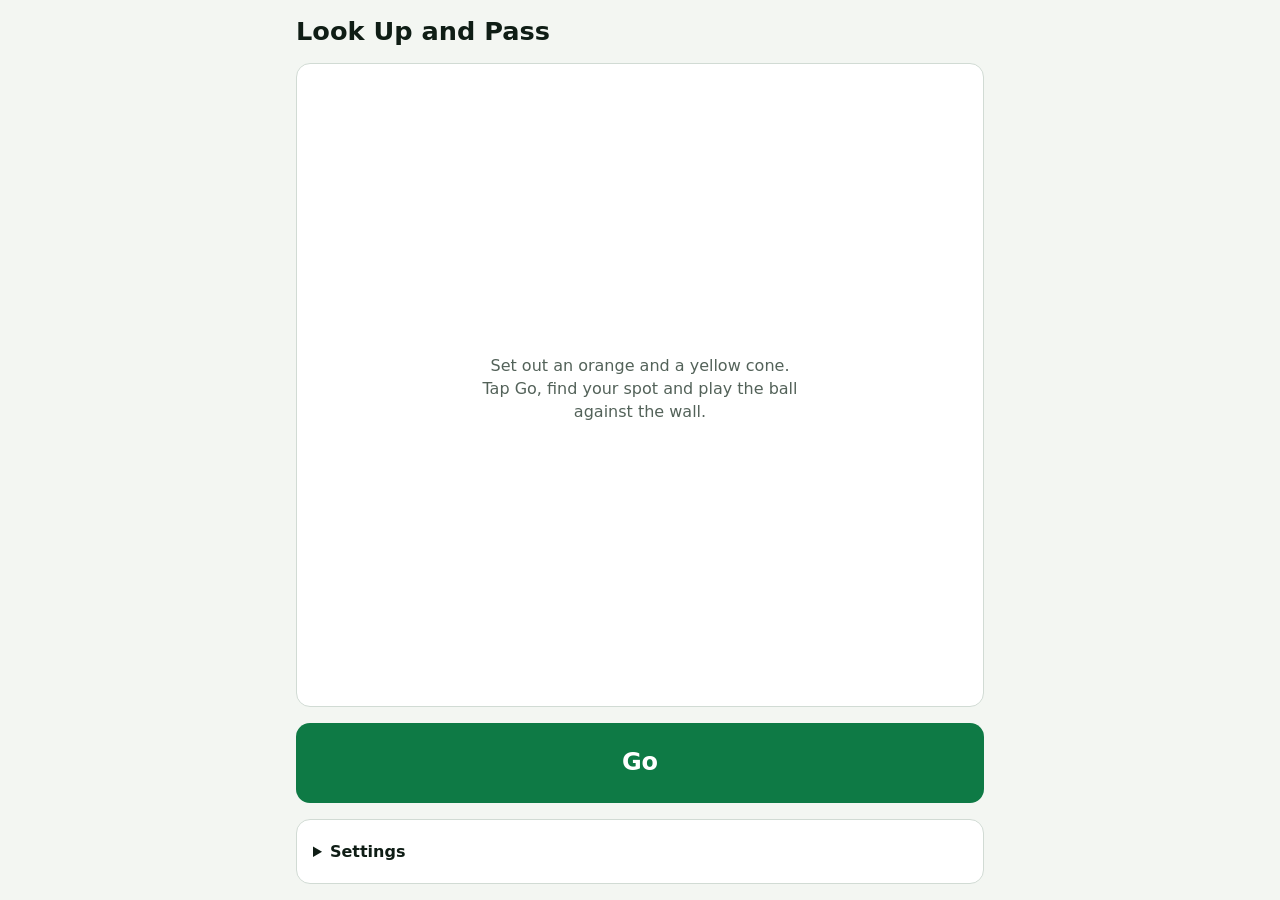
==== apps/look-up-and-pass.html @ 5e73797b "Add soccer training apps: Look Up and Pass, Sound check Single-file, offline HTML apps for classroom" ====
<!doctype html>
<html lang="en">
<head>
<meta charset="utf-8">
<meta name="viewport" content="width=device-width, initial-scale=1, viewport-fit=cover">
<meta name="description" content="Receive under pressure, take a touch in the called direction, then pass to the called cone.">
<meta name="theme-color" content="#0e7a45">
<meta name="apple-mobile-web-app-capable" content="yes">
<meta name="mobile-web-app-capable" content="yes">
<title>Look Up and Pass</title>
<link rel="icon" href="data:image/svg+xml,%3Csvg xmlns='http://www.w3.org/2000/svg' viewBox='0 0 100 100'%3E%3Ctext y='.9em' font-size='90'%3E%E2%9A%BD%3C/text%3E%3C/svg%3E">
<style>
/* SHARED:base.css BEGIN — generated from shared/base.css; edit that file, then run node scripts/sync-shared.mjs */
/* Shared look for every app: tokens, layout, buttons, form controls, live-session screen.
   App-specific styles go in a second <style> block after this one. */
:root {
  color-scheme: light dark;
  --bg: #f3f6f2;
  --surface: #ffffff;
  --surface-2: #e7eee9;
  --text: #0f1d15;
  --muted: #536259;
  --line: #d1dbd4;
  --accent: #0e7a45;
  --accent-ink: #ffffff;
  --danger: #b3261e;
  --danger-ink: #ffffff;
  --radius: 14px;
  --gutter: 16px;
  font-family: system-ui, -apple-system, "Segoe UI", Roboto, "Helvetica Neue", sans-serif;
}
@media (prefers-color-scheme: dark) {
  :root {
    --bg: #0b110e;
    --surface: #151e19;
    --surface-2: #1e2a23;
    --text: #ecf3ee;
    --muted: #98a79e;
    --line: #2b3731;
    --accent: #3cc77f;
    --accent-ink: #03140a;
    --danger: #ff7a6e;
    --danger-ink: #1c0504;
  }
}

*, *::before, *::after { box-sizing: border-box; }
html { -webkit-text-size-adjust: 100%; text-size-adjust: 100%; }
body {
  margin: 0;
  min-height: 100vh;
  min-height: 100dvh;
  background: var(--bg);
  color: var(--text);
  font-size: 16px; /* never smaller on inputs, or iOS zooms on focus */
  line-height: 1.45;
  -webkit-tap-highlight-color: transparent;
  padding: env(safe-area-inset-top) env(safe-area-inset-right) env(safe-area-inset-bottom) env(safe-area-inset-left);
}
[hidden] { display: none !important; }

.wrap { width: 100%; max-width: 640px; margin: 0 auto; padding: var(--gutter); }
h1 { font-size: 1.6rem; line-height: 1.2; margin: 8px 0 12px; }
h2 { font-size: 1.1rem; line-height: 1.3; margin: 0 0 12px; }
p { margin: 0 0 12px; }
a { color: var(--accent); }
.muted { color: var(--muted); }
.card {
  background: var(--surface);
  border: 1px solid var(--line);
  border-radius: var(--radius);
  padding: var(--gutter);
  margin-bottom: var(--gutter);
}
.stack > * { margin-top: 0; margin-bottom: 0; }
.stack > * + * { margin-top: 12px; }
.row { display: flex; flex-wrap: wrap; gap: 8px; }
.row > * { flex: 1 1 0; min-width: 0; }

button, .button {
  display: inline-flex;
  align-items: center;
  justify-content: center;
  gap: 8px;
  min-height: 52px;
  padding: 0 12px;
  font: inherit;
  font-weight: 700;
  text-decoration: none;
  color: var(--text);
  background: var(--surface-2);
  border: 1px solid var(--line);
  border-radius: var(--radius);
  cursor: pointer;
  touch-action: manipulation;
  -webkit-user-select: none;
  user-select: none;
}
button:active, .button:active { transform: scale(0.98); }
button:disabled { opacity: 0.5; cursor: default; }
:focus-visible { outline: 3px solid var(--accent); outline-offset: 2px; }
.primary { background: var(--accent); color: var(--accent-ink); border-color: transparent; }
.danger { background: var(--danger); color: var(--danger-ink); border-color: transparent; }
.big { width: 100%; min-height: 80px; font-size: 1.5rem; }

label { display: block; font-weight: 600; margin-bottom: 6px; }
input, select {
  width: 100%;
  min-height: 48px;
  padding: 0 12px;
  font: inherit;
  color: var(--text);
  background: var(--surface);
  border: 1px solid var(--line);
  border-radius: 10px;
}
input[type="range"] { min-height: 36px; padding: 0; border: 0; background: none; accent-color: var(--accent); }
input[type="checkbox"], input[type="radio"] { width: 22px; min-height: 22px; accent-color: var(--accent); }

/* Live-session screen: full height, one huge cue in the middle, Stop at the bottom. */
.session {
  display: flex;
  flex-direction: column;
  gap: var(--gutter);
  min-height: calc(100vh - env(safe-area-inset-top) - env(safe-area-inset-bottom));
  min-height: calc(100dvh - env(safe-area-inset-top) - env(safe-area-inset-bottom));
  padding: var(--gutter);
}
.cue-area { flex: 1; display: grid; place-items: center; }
.cue {
  font-size: clamp(3.5rem, 22vw, 10rem);
  font-weight: 800;
  line-height: 1;
  text-align: center;
  overflow-wrap: anywhere;
}
/* SHARED:base.css END */
</style>
<style>
.session { max-width: 720px; margin: 0 auto; }
.top { display: flex; align-items: baseline; justify-content: space-between; gap: 12px; }
.top h1 { margin: 0; }

.panel {
  flex: 1;
  display: flex;
  flex-direction: column;
  align-items: center;
  justify-content: center;
  gap: 8px;
  padding: var(--gutter);
  text-align: center;
  background: var(--surface);
  border: 1px solid var(--line);
  border-radius: var(--radius);
  transition: background-color 0.15s;
}
.arrow { font-size: clamp(4rem, 30vw, 11rem); font-weight: 800; line-height: 1; }
.word, .target { font-size: clamp(2.5rem, 14vw, 6rem); font-weight: 800; line-height: 1.05; }
.arrow:empty, .word:empty, .target:empty { display: none; }
.status { margin: 8px 0 0; color: var(--muted); max-width: 32ch; }
.panel[data-state="wait"] .word { color: var(--muted); }

/* Cone colours: the whole panel turns the colour of the target cone (--cone is set from COLORS). */
.panel[data-color] { background: var(--cone); color: var(--cone-ink); border-color: transparent; }
.panel[data-color] .status { color: inherit; opacity: 0.75; }

.settings { margin: 0; }
.settings summary { font-weight: 700; cursor: pointer; padding: 4px 0; }
.settings[open] summary { margin-bottom: 12px; }
.settings h2 { font-size: 1rem; margin-bottom: 0; }
.settings h2:not(:first-child) { margin-top: 24px; }

.setting { display: grid; grid-template-columns: 1fr auto; align-items: center; gap: 12px; }
.stepper { display: flex; align-items: center; gap: 4px; }
.stepper button { width: 52px; padding: 0; font-size: 1.5rem; }
.stepper output { min-width: 3.5ch; text-align: center; font-size: 1.25rem; font-weight: 800; font-variant-numeric: tabular-nums; }

.chips { display: grid; grid-template-columns: repeat(auto-fill, minmax(100px, 1fr)); gap: 8px; }
.chip { justify-content: flex-start; }
.chip .swatch {
  display: grid;
  place-items: center;
  flex: none;
  width: 20px;
  height: 20px;
  border-radius: 50%;
  background: var(--cone);
  box-shadow: inset 0 0 0 1px rgb(0 0 0 / 0.2);
}
.chip[aria-pressed="true"] { background: var(--cone); color: var(--cone-ink); border-color: transparent; }
.chip[aria-pressed="true"] .swatch { background: none; box-shadow: none; }
.chip[aria-pressed="true"] .swatch::before { content: "✓"; font-weight: 800; }
</style>
</head>
<body>

<main class="session">
  <header class="top">
    <h1>Look Up and Pass</h1>
    <span id="reps" class="muted"></span>
  </header>

  <div id="panel" class="panel" aria-live="assertive">
    <div id="arrow" class="arrow" aria-hidden="true"></div>
    <div id="word" class="word"></div>
    <div id="target" class="target"></div>
    <p id="status" class="status"></p>
  </div>

  <p id="lockNote" class="muted" hidden>This browser can't keep the screen on. Set Auto-Lock to Never, or the calls stop when the screen locks.</p>
  <button id="go" class="primary big">Go</button>

  <details class="card settings">
    <summary>Settings</summary>
    <div class="stack">
      <h2>Timing</h2>
      <div class="setting">
        <span id="directionAfterLabel">Direction call after Go</span>
        <div class="stepper" role="group" aria-labelledby="directionAfterLabel" data-key="directionAfter">
          <button type="button" aria-label="One second less">−</button>
          <output></output>
          <button type="button" aria-label="One second more">+</button>
        </div>
      </div>
      <div class="setting">
        <span id="targetAfterLabel">Cone call after direction</span>
        <div class="stepper" role="group" aria-labelledby="targetAfterLabel" data-key="targetAfter">
          <button type="button" aria-label="One second less">−</button>
          <output></output>
          <button type="button" aria-label="One second more">+</button>
        </div>
      </div>

      <h2>Stations</h2>
      <p class="muted">Pick 2 to 4 cone colours, one cone for each.</p>
      <div id="colors" class="chips" role="group" aria-label="Station colours"></div>
    </div>
  </details>
</main>

<script>
/* SHARED:kit.js BEGIN — generated from shared/kit.js; edit that file, then run node scripts/sync-shared.mjs */
/* Soccer Training Kit: small helpers shared by every app, exposed as window.Kit.
   Audio cues (beep, speak), screen wake lock, abortable timing, randomness and
   localStorage preferences. Built for iPhone Safari first; no network, works from file://. */
(function () {
  'use strict';

  // ---- Preferences (localStorage, namespaced, never throws) -----------------
  const PREFIX = 'stk:';
  const store = {
    get(key, fallback) {
      try {
        const raw = localStorage.getItem(PREFIX + key);
        return raw === null ? fallback : JSON.parse(raw);
      } catch (e) { return fallback; }
    },
    set(key, value) {
      try { localStorage.setItem(PREFIX + key, JSON.stringify(value)); } catch (e) { /* private mode, file:// quirks */ }
    },
  };

  // ---- Audio ----------------------------------------------------------------
  let ctx = null;
  let speechPrimed = false;

  function audio() {
    if (!ctx) ctx = new (window.AudioContext || window.webkitAudioContext)();
    // iOS suspends or "interrupts" the context after calls and app switches.
    if (ctx.state !== 'running') ctx.resume().catch(() => {});
    return ctx;
  }

  // Call inside a tap/click handler before the first cue: iOS won't start audio
  // or speech any other way. Safe to call repeatedly.
  function unlock() {
    // iOS 17+: behave like a media app so the ring/silent switch doesn't mute cues.
    try { if (navigator.audioSession) navigator.audioSession.type = 'playback'; } catch (e) {}
    const c = audio();
    const src = c.createBufferSource(); // a silent sample wakes the output route
    src.buffer = c.createBuffer(1, 1, 22050);
    src.connect(c.destination);
    src.start(0);
    if (!speechPrimed && 'speechSynthesis' in window) {
      const u = new SpeechSynthesisUtterance(' ');
      u.volume = 0;
      speechSynthesis.speak(u);
      speechPrimed = true;
    }
  }

  // A short tone. Square waves carry best through phone speakers outdoors.
  // `delay` (ms) schedules on the audio clock, so patterns stay tight.
  function beep({ freq = 1000, ms = 150, volume = 0.5, type = 'square', delay = 0 } = {}) {
    const c = audio();
    const start = c.currentTime + delay / 1000;
    const end = start + ms / 1000;
    const osc = c.createOscillator();
    const gain = c.createGain();
    osc.type = type;
    osc.frequency.value = freq;
    gain.gain.setValueAtTime(0, start); // soft edges avoid clicks
    gain.gain.linearRampToValueAtTime(volume, start + 0.008);
    gain.gain.setValueAtTime(volume, Math.max(start + 0.008, end - 0.02));
    gain.gain.linearRampToValueAtTime(0, end);
    osc.connect(gain);
    gain.connect(c.destination);
    osc.start(start);
    osc.stop(end + 0.05);
  }

  // n beeps in a row, e.g. beeps(3) for "go, go, go".
  function beeps(n, { gap = 100, ms = 150, delay = 0, ...opts } = {}) {
    for (let i = 0; i < n; i++) beep({ ...opts, ms, delay: delay + i * (ms + gap) });
  }

  // ---- Speech ---------------------------------------------------------------
  // Voice and speed are chosen in Sound check and shared by every app on the same origin.
  const speech = { voice: store.get('voice', null), rate: store.get('rate', 1.1) };

  function voices() {
    return 'speechSynthesis' in window ? speechSynthesis.getVoices() : [];
  }

  function setVoice(name) { speech.voice = name || null; store.set('voice', speech.voice); }
  function setRate(rate) { speech.rate = rate; store.set('rate', rate); }

  // Speak a cue, cutting off anything still being said. Resolves when done, or
  // after a timeout because iOS sometimes never fires `end`.
  function speak(text, { rate = speech.rate, pitch = 1, volume = 1, interrupt = true } = {}) {
    if (!('speechSynthesis' in window)) return Promise.resolve();
    if (interrupt && (speechSynthesis.speaking || speechSynthesis.pending)) speechSynthesis.cancel();
    const u = new SpeechSynthesisUtterance(text);
    u.rate = rate;
    u.pitch = pitch;
    u.volume = volume;
    const v = speech.voice && voices().find((x) => x.name === speech.voice);
    if (v) { u.voice = v; u.lang = v.lang; }
    return new Promise((resolve) => {
      const timer = setTimeout(resolve, 1500 + text.length * 150);
      u.onend = u.onerror = () => { clearTimeout(timer); resolve(); };
      speechSynthesis.speak(u);
    });
  }

  function hush() {
    if ('speechSynthesis' in window) speechSynthesis.cancel();
  }

  // ---- Screen wake lock -----------------------------------------------------
  let lock = null;
  let wantAwake = false;

  // Keep the screen on during a live session: page JS stops when the phone locks.
  // Resolves false when unavailable, so the app can tell the user to raise Auto-Lock.
  async function keepAwake(on = true) {
    wantAwake = on;
    if (!on) {
      if (lock) { lock.release().catch(() => {}); lock = null; }
      return false;
    }
    if (!('wakeLock' in navigator)) return false;
    if (lock && !lock.released) return true;
    try {
      lock = await navigator.wakeLock.request('screen');
      return true;
    } catch (e) { return false; }
  }

  // The browser drops the lock, and may suspend audio, whenever the page is hidden.
  document.addEventListener('visibilitychange', () => {
    if (document.visibilityState !== 'visible') return;
    if (wantAwake) keepAwake(true);
    if (ctx && ctx.state !== 'running') ctx.resume().catch(() => {});
  });

  // ---- Timing ---------------------------------------------------------------
  const isAbort = (e) => !!e && e.name === 'AbortError';

  // Wait `ms`; rejects with AbortError as soon as `signal` aborts.
  function sleep(ms, signal) {
    return new Promise((resolve, reject) => {
      let timer;
      const abort = () => { clearTimeout(timer); reject(new DOMException('Stopped', 'AbortError')); };
      if (signal && signal.aborted) return abort();
      timer = setTimeout(() => {
        if (signal) signal.removeEventListener('abort', abort);
        resolve();
      }, ms);
      if (signal) signal.addEventListener('abort', abort, { once: true });
    });
  }

  // Run an async drill(signal) until it returns or stop() is called.
  // `done` always resolves, so the UI can return to setup after either.
  function run(drill) {
    const ctrl = new AbortController();
    const done = drill(ctrl.signal).catch((e) => { if (!isAbort(e)) console.error(e); });
    return { stop() { ctrl.abort(); hush(); }, done };
  }

  // ---- Randomness -----------------------------------------------------------
  const rand = (min, max) => min + Math.random() * (max - min);
  const randInt = (min, max) => Math.floor(rand(min, max + 1));
  const pick = (list) => list[Math.floor(Math.random() * list.length)];

  function shuffle(list) {
    const a = list.slice();
    for (let i = a.length - 1; i > 0; i--) {
      const j = Math.floor(Math.random() * (i + 1));
      [a[i], a[j]] = [a[j], a[i]];
    }
    return a;
  }

  // ---- Environment ----------------------------------------------------------
  function support() {
    const ios = /iPhone|iPad|iPod/.test(navigator.userAgent) ||
      (navigator.platform === 'MacIntel' && navigator.maxTouchPoints > 1);
    return {
      ios,
      webAudio: !!(window.AudioContext || window.webkitAudioContext),
      speech: 'speechSynthesis' in window,
      wakeLock: 'wakeLock' in navigator,
      silentSwitchOverride: 'audioSession' in navigator,
      standalone: matchMedia('(display-mode: standalone)').matches || navigator.standalone === true,
      fromFile: location.protocol === 'file:',
    };
  }

  window.Kit = {
    unlock, beep, beeps,
    speak, hush, voices, setVoice, setRate, speech,
    keepAwake,
    sleep, run, isAbort,
    rand, randInt, pick, shuffle,
    store, support,
  };
})();
/* SHARED:kit.js END */
</script>
<script>
// ---- Look Up and Pass ---------------------------------------------------------
// Go → wait → call a direction (the first touch, as if under pressure) → wait →
// call a cone colour (the pass target) → stop until Go is tapped again.
const $ = (sel) => document.querySelector(sel);
const STORE_KEY = 'look-up-and-pass';
const DIRECTIONS = [
  { word: 'Left', arrow: '←' },
  { word: 'Right', arrow: '→' },
  { word: 'Back', arrow: '↓' },
  { word: 'Forward', arrow: '↑' },
];
// Cone colours a station can use; `ink` is the text colour on top of that cone colour.
const COLORS = {
  red: { name: 'Red', bg: '#e0352b', ink: '#ffffff' },
  orange: { name: 'Orange', bg: '#ff8a1f', ink: '#1f1300' },
  yellow: { name: 'Yellow', bg: '#ffd60a', ink: '#1f1a00' },
  green: { name: 'Green', bg: '#1f9443', ink: '#ffffff' },
  blue: { name: 'Blue', bg: '#1d63d6', ink: '#ffffff' },
};
const STATIONS = { min: 2, max: 4 };
const TIMINGS = { directionAfter: { min: 1, max: 30 }, targetAfter: { min: 1, max: 15 } };
const DEFAULTS = { directionAfter: 7, targetAfter: 3, colors: ['orange', 'yellow'] };

const prefs = loadPrefs();
const panel = $('#panel');
const go = $('#go');
const chips = $('#colors');
let rep = null; // the rep in progress, from Kit.run
let startedAt = 0;
let reps = 0;

// Timing steppers: each tap moves one second.
for (const stepper of document.querySelectorAll('.stepper')) {
  const key = stepper.dataset.key;
  const { min, max } = TIMINGS[key];
  const [less, more] = stepper.querySelectorAll('button');
  const show = () => {
    stepper.querySelector('output').textContent = `${prefs[key]}s`;
    less.disabled = prefs[key] <= min;
    more.disabled = prefs[key] >= max;
  };
  const change = (by) => {
    prefs[key] = Math.min(max, Math.max(min, prefs[key] + by));
    savePrefs();
    show();
  };
  less.addEventListener('click', () => change(-1));
  more.addEventListener('click', () => change(1));
  show();
}

// Station colour chips: tap to add or remove a colour.
for (const [id, color] of Object.entries(COLORS)) {
  const chip = document.createElement('button');
  chip.type = 'button';
  chip.className = 'chip';
  chip.dataset.color = id;
  chip.style.setProperty('--cone', color.bg);
  chip.style.setProperty('--cone-ink', color.ink);
  chip.innerHTML = '<span class="swatch" aria-hidden="true"></span>';
  chip.append(color.name);
  chip.addEventListener('click', () => toggleColor(id));
  chips.append(chip);
}

render({ state: 'idle', status: idleText() });
showColors();

function loadPrefs() {
  const p = { ...DEFAULTS, ...Kit.store.get(STORE_KEY, {}) };
  for (const [key, { min, max }] of Object.entries(TIMINGS)) {
    p[key] = Number.isInteger(p[key]) ? Math.min(max, Math.max(min, p[key])) : DEFAULTS[key];
  }
  const colors = Array.isArray(p.colors) ? Object.keys(COLORS).filter((id) => p.colors.includes(id)) : [];
  p.colors = colors.length >= STATIONS.min && colors.length <= STATIONS.max ? colors : DEFAULTS.colors;
  return p;
}

function savePrefs() { Kit.store.set(STORE_KEY, prefs); }

function toggleColor(id) {
  const on = prefs.colors.includes(id);
  if (on ? prefs.colors.length <= STATIONS.min : prefs.colors.length >= STATIONS.max) return;
  // Keep the palette order so the list always reads the same way.
  prefs.colors = Object.keys(COLORS).filter((c) => (c === id ? !on : prefs.colors.includes(c)));
  savePrefs();
  showColors();
}

function showColors() {
  for (const chip of chips.children) {
    const on = prefs.colors.includes(chip.dataset.color);
    chip.setAttribute('aria-pressed', String(on));
    chip.disabled = !on && prefs.colors.length >= STATIONS.max;
  }
  if (panel.dataset.state === 'idle') render({ state: 'idle', status: idleText() });
}

// "Set out an orange and a yellow cone." / "Set out a red, an orange and a blue cone."
function idleText() {
  const names = prefs.colors.map((id) => `${id === 'orange' ? 'an' : 'a'} ${id}`);
  const list = `${names.slice(0, -1).join(', ')} and ${names[names.length - 1]}`;
  return `Set out ${list} cone. Tap Go, find your spot and play the ball against the wall.`;
}

go.addEventListener('click', () => {
  if (rep) {
    // Ignore the second half of an accidental double-tap on Go.
    if (performance.now() - startedAt > 600) rep.stop();
    return;
  }
  Kit.unlock(); // must run inside the tap on iOS
  // The screen stays on from the first Go until the page is closed, so it doesn't lock between reps.
  Kit.keepAwake().then((ok) => { $('#lockNote').hidden = ok; });
  startedAt = performance.now();
  setRunning(true);
  rep = Kit.run(playRep);
  rep.done.then(endRep);
});

async function playRep(signal) {
  Kit.beep({ freq: 660, ms: 80, volume: 0.3 }); // quiet tick: Go registered
  for (let s = prefs.directionAfter; s > 0; s--) {
    render({ state: 'wait', word: String(s), status: 'Play the ball against the wall.' });
    await Kit.sleep(1000, signal);
  }

  const dir = Kit.pick(DIRECTIONS);
  render({ state: 'direction', arrow: dir.arrow, word: dir.word, status: 'Take your touch…' });
  Kit.beep({ freq: 1200, ms: 100 }); // beep first: speech can lag a beat
  Kit.speak(dir.word);
  await Kit.sleep(prefs.targetAfter * 1000, signal);

  const target = COLORS[Kit.pick(prefs.colors)];
  render({ state: 'done', arrow: dir.arrow, word: dir.word, target, status: 'Tap Go for the next rep.' });
  Kit.beep({ freq: 1500, ms: 100 });
  Kit.speak(target.name);
  reps += 1;
  $('#reps').textContent = `${reps} rep${reps === 1 ? '' : 's'}`;
}

function endRep() {
  rep = null;
  setRunning(false);
  if (panel.dataset.state !== 'done') render({ state: 'idle', status: 'Stopped. Tap Go to start again.' });
}

function setRunning(running) {
  go.textContent = running ? 'Stop' : 'Go';
  go.classList.toggle('primary', !running);
  go.classList.toggle('danger', running);
}

// `target` is an entry from COLORS, or null before the cone is called.
function render({ state, arrow = '', word = '', target = null, status = '' }) {
  panel.dataset.state = state;
  if (target) {
    panel.dataset.color = target.name.toLowerCase();
    panel.style.setProperty('--cone', target.bg);
    panel.style.setProperty('--cone-ink', target.ink);
  } else {
    delete panel.dataset.color;
  }
  $('#arrow').textContent = arrow;
  $('#word').textContent = word;
  $('#target').textContent = target ? target.name : '';
  $('#status').textContent = status;
}
</script>
</body>
</html>
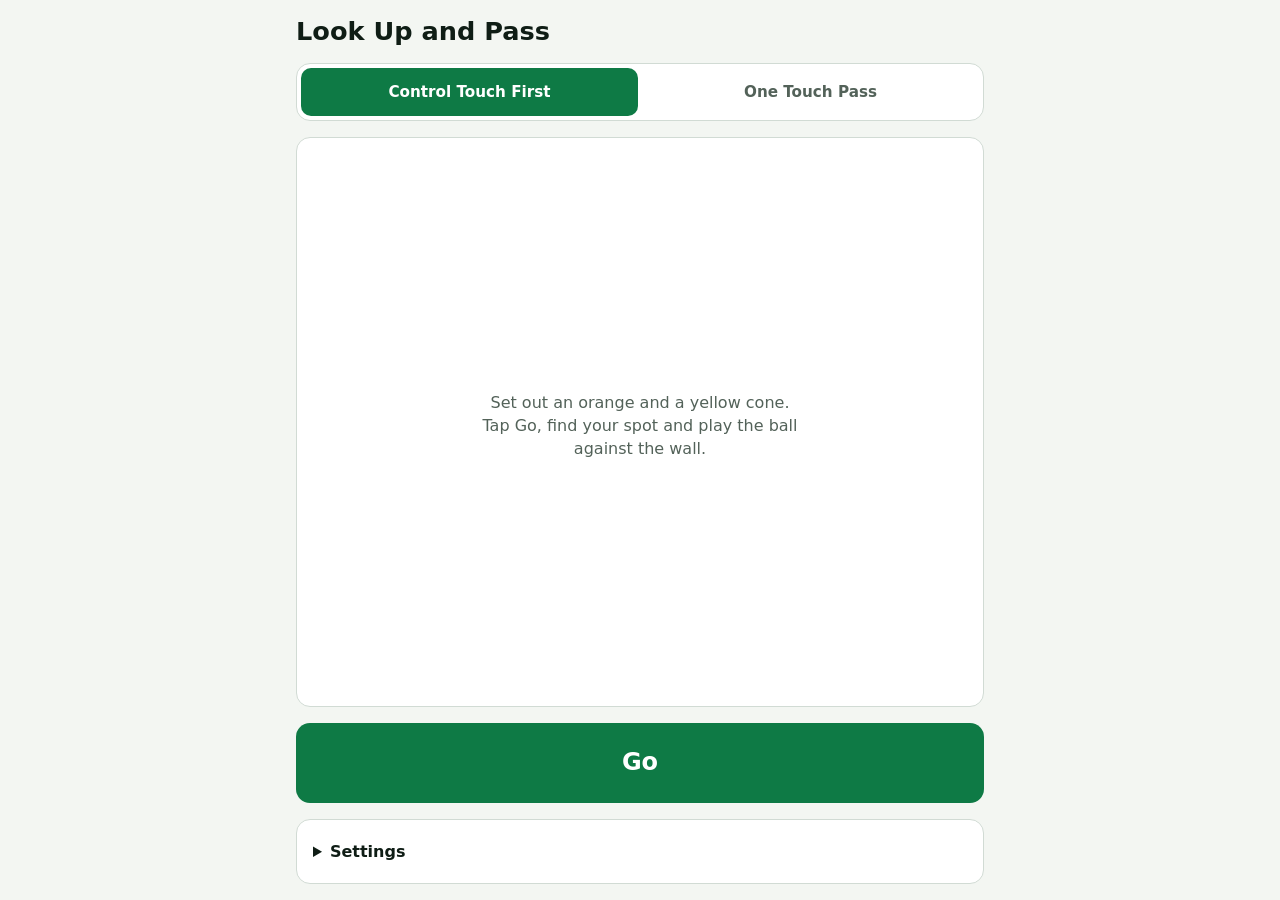
==== commit 3799f1ce: "One-touch mode" ====
--- a/apps/look-up-and-pass.html
+++ b/apps/look-up-and-pass.html
@@ -3,7 +3,7 @@
 <head>
 <meta charset="utf-8">
 <meta name="viewport" content="width=device-width, initial-scale=1, viewport-fit=cover">
-<meta name="description" content="Receive under pressure, take a touch in the called direction, then pass to the called cone.">
+<meta name="description" content="Pass to the cone that's called: take a control touch in the called direction first, or play it one touch.">
 <meta name="theme-color" content="#0e7a45">
 <meta name="apple-mobile-web-app-capable" content="yes">
 <meta name="mobile-web-app-capable" content="yes">
@@ -141,6 +141,28 @@
 .top { display: flex; align-items: baseline; justify-content: space-between; gap: 12px; }
 .top h1 { margin: 0; }
 
+/* Mode tabs */
+.tabs {
+  display: grid;
+  grid-template-columns: 1fr 1fr;
+  gap: 4px;
+  padding: 4px;
+  background: var(--surface);
+  border: 1px solid var(--line);
+  border-radius: var(--radius);
+}
+.tabs [role="tab"] {
+  min-height: 48px;
+  padding: 4px 8px;
+  font-size: 0.95rem;
+  line-height: 1.2;
+  color: var(--muted);
+  background: transparent;
+  border: 0;
+  border-radius: 10px;
+}
+.tabs [aria-selected="true"] { color: var(--accent-ink); background: var(--accent); }
+
 .panel {
   flex: 1;
   display: flex;
@@ -201,6 +223,11 @@
     <span id="reps" class="muted"></span>
   </header>
 
+  <div class="tabs" role="tablist" aria-label="Mode">
+    <button type="button" role="tab" data-mode="control">Control Touch First</button>
+    <button type="button" role="tab" data-mode="oneTouch">One Touch Pass</button>
+  </div>
+
   <div id="panel" class="panel" aria-live="assertive">
     <div id="arrow" class="arrow" aria-hidden="true"></div>
     <div id="word" class="word"></div>
@@ -215,7 +242,7 @@
     <summary>Settings</summary>
     <div class="stack">
       <h2>Timing</h2>
-      <div class="setting">
+      <div class="setting" data-for="control">
         <span id="directionAfterLabel">Direction call after Go</span>
         <div class="stepper" role="group" aria-labelledby="directionAfterLabel" data-key="directionAfter">
           <button type="button" aria-label="One second less">−</button>
@@ -223,9 +250,17 @@
           <button type="button" aria-label="One second more">+</button>
         </div>
       </div>
-      <div class="setting">
+      <div class="setting" data-for="control">
         <span id="targetAfterLabel">Cone call after direction</span>
         <div class="stepper" role="group" aria-labelledby="targetAfterLabel" data-key="targetAfter">
+          <button type="button" aria-label="One second less">−</button>
+          <output></output>
+          <button type="button" aria-label="One second more">+</button>
+        </div>
+      </div>
+      <div class="setting" data-for="oneTouch">
+        <span id="oneTouchAfterLabel">Cone call after Go</span>
+        <div class="stepper" role="group" aria-labelledby="oneTouchAfterLabel" data-key="oneTouchAfter">
           <button type="button" aria-label="One second less">−</button>
           <output></output>
           <button type="button" aria-label="One second more">+</button>
@@ -442,8 +477,11 @@
 </script>
 <script>
 // ---- Look Up and Pass ---------------------------------------------------------
-// Go → wait → call a direction (the first touch, as if under pressure) → wait →
-// call a cone colour (the pass target) → stop until Go is tapped again.
+// Two modes, chosen with the tabs. Both stop after the cone call until Go is tapped again.
+//   Control Touch First: Go → wait → call a direction for the first touch (as if under
+//     pressure) → wait → call a cone colour (the pass target).
+//   One Touch Pass: Go → wait → call a cone colour as the ball comes back off the wall,
+//     to be passed first time.
 const $ = (sel) => document.querySelector(sel);
 const STORE_KEY = 'look-up-and-pass';
 const DIRECTIONS = [
@@ -461,13 +499,19 @@
   blue: { name: 'Blue', bg: '#1d63d6', ink: '#ffffff' },
 };
 const STATIONS = { min: 2, max: 4 };
-const TIMINGS = { directionAfter: { min: 1, max: 30 }, targetAfter: { min: 1, max: 15 } };
-const DEFAULTS = { directionAfter: 7, targetAfter: 3, colors: ['orange', 'yellow'] };
+const MODES = ['control', 'oneTouch'];
+const TIMINGS = {
+  directionAfter: { min: 1, max: 30 },
+  targetAfter: { min: 1, max: 15 },
+  oneTouchAfter: { min: 1, max: 30 },
+};
+const DEFAULTS = { mode: 'control', directionAfter: 7, targetAfter: 3, oneTouchAfter: 7, colors: ['orange', 'yellow'] };
 
 const prefs = loadPrefs();
 const panel = $('#panel');
 const go = $('#go');
 const chips = $('#colors');
+const tabs = document.querySelectorAll('[role="tab"]');
 let rep = null; // the rep in progress, from Kit.run
 let startedAt = 0;
 let reps = 0;
@@ -506,11 +550,20 @@
   chips.append(chip);
 }
 
-render({ state: 'idle', status: idleText() });
+for (const tab of tabs) {
+  tab.addEventListener('click', () => {
+    prefs.mode = tab.dataset.mode;
+    savePrefs();
+    showMode();
+  });
+}
+
+showMode();
 showColors();
 
 function loadPrefs() {
   const p = { ...DEFAULTS, ...Kit.store.get(STORE_KEY, {}) };
+  if (!MODES.includes(p.mode)) p.mode = DEFAULTS.mode;
   for (const [key, { min, max }] of Object.entries(TIMINGS)) {
     p[key] = Number.isInteger(p[key]) ? Math.min(max, Math.max(min, p[key])) : DEFAULTS[key];
   }
@@ -539,11 +592,21 @@
   if (panel.dataset.state === 'idle') render({ state: 'idle', status: idleText() });
 }
 
-// "Set out an orange and a yellow cone." / "Set out a red, an orange and a blue cone."
+// Selects the current mode's tab, shows only that mode's timing settings and resets the panel.
+function showMode() {
+  for (const tab of tabs) tab.setAttribute('aria-selected', String(tab.dataset.mode === prefs.mode));
+  for (const row of document.querySelectorAll('[data-for]')) row.hidden = row.dataset.for !== prefs.mode;
+  render({ state: 'idle', status: idleText() });
+}
+
+// "Set out an orange and a yellow cone. …" / "Set out a red, an orange and a blue cone. …"
 function idleText() {
   const names = prefs.colors.map((id) => `${id === 'orange' ? 'an' : 'a'} ${id}`);
   const list = `${names.slice(0, -1).join(', ')} and ${names[names.length - 1]}`;
-  return `Set out ${list} cone. Tap Go, find your spot and play the ball against the wall.`;
+  const how = prefs.mode === 'oneTouch'
+    ? "Tap Go and play the ball against the wall, then pass the return first time to the cone that's called."
+    : 'Tap Go, find your spot and play the ball against the wall.';
+  return `Set out ${list} cone. ${how}`;
 }
 
 go.addEventListener('click', () => {
@@ -562,20 +625,24 @@
 });
 
 async function playRep(signal) {
+  const oneTouch = prefs.mode === 'oneTouch';
   Kit.beep({ freq: 660, ms: 80, volume: 0.3 }); // quiet tick: Go registered
-  for (let s = prefs.directionAfter; s > 0; s--) {
+  for (let s = oneTouch ? prefs.oneTouchAfter : prefs.directionAfter; s > 0; s--) {
     render({ state: 'wait', word: String(s), status: 'Play the ball against the wall.' });
     await Kit.sleep(1000, signal);
   }
 
-  const dir = Kit.pick(DIRECTIONS);
-  render({ state: 'direction', arrow: dir.arrow, word: dir.word, status: 'Take your touch…' });
-  Kit.beep({ freq: 1200, ms: 100 }); // beep first: speech can lag a beat
-  Kit.speak(dir.word);
-  await Kit.sleep(prefs.targetAfter * 1000, signal);
+  let dir = null; // One Touch Pass skips the control touch and its delay
+  if (!oneTouch) {
+    dir = Kit.pick(DIRECTIONS);
+    render({ state: 'direction', arrow: dir.arrow, word: dir.word, status: 'Take your touch…' });
+    Kit.beep({ freq: 1200, ms: 100 }); // beep first: speech can lag a beat
+    Kit.speak(dir.word);
+    await Kit.sleep(prefs.targetAfter * 1000, signal);
+  }
 
   const target = COLORS[Kit.pick(prefs.colors)];
-  render({ state: 'done', arrow: dir.arrow, word: dir.word, target, status: 'Tap Go for the next rep.' });
+  render({ state: 'done', arrow: dir?.arrow, word: dir?.word, target, status: 'Tap Go for the next rep.' });
   Kit.beep({ freq: 1500, ms: 100 });
   Kit.speak(target.name);
   reps += 1;
@@ -592,6 +659,7 @@
   go.textContent = running ? 'Stop' : 'Go';
   go.classList.toggle('primary', !running);
   go.classList.toggle('danger', running);
+  for (const tab of tabs) tab.disabled = running; // no switching modes mid-rep
 }
 
 // `target` is an entry from COLORS, or null before the cone is called.
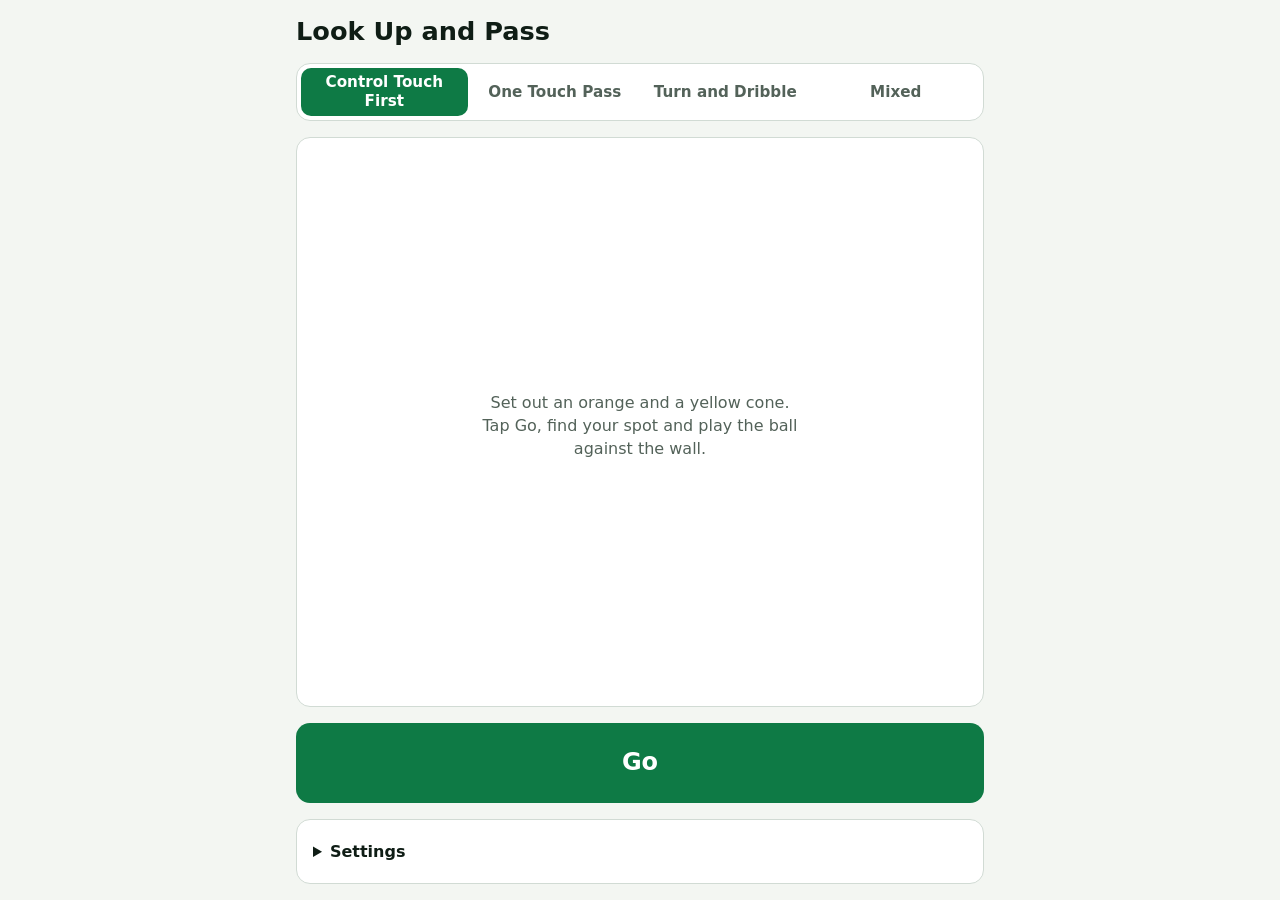
==== commit e1920661: "2 new modes" ====
--- a/apps/look-up-and-pass.html
+++ b/apps/look-up-and-pass.html
@@ -3,7 +3,7 @@
 <head>
 <meta charset="utf-8">
 <meta name="viewport" content="width=device-width, initial-scale=1, viewport-fit=cover">
-<meta name="description" content="Pass to the cone that's called: take a control touch in the called direction first, or play it one touch.">
+<meta name="description" content="Practise control touches, one-touch passes and turns with spoken cone cues. Pick one drill or mix all three.">
 <meta name="theme-color" content="#0e7a45">
 <meta name="apple-mobile-web-app-capable" content="yes">
 <meta name="mobile-web-app-capable" content="yes">
@@ -144,12 +144,15 @@
 /* Mode tabs */
 .tabs {
   display: grid;
-  grid-template-columns: 1fr 1fr;
+  grid-template-columns: repeat(2, minmax(0, 1fr));
   gap: 4px;
   padding: 4px;
   background: var(--surface);
   border: 1px solid var(--line);
   border-radius: var(--radius);
+}
+@media (min-width: 480px) {
+  .tabs { grid-template-columns: repeat(4, minmax(0, 1fr)); }
 }
 .tabs [role="tab"] {
   min-height: 48px;
@@ -179,6 +182,9 @@
 }
 .arrow { font-size: clamp(4rem, 30vw, 11rem); font-weight: 800; line-height: 1; }
 .word, .target { font-size: clamp(2.5rem, 14vw, 6rem); font-weight: 800; line-height: 1.05; }
+.panel[data-state="done"] :is(.word, .target) {
+  font-size: clamp(1.75rem, 9vw, 4rem);
+}
 .arrow:empty, .word:empty, .target:empty { display: none; }
 .status { margin: 8px 0 0; color: var(--muted); max-width: 32ch; }
 .panel[data-state="wait"] .word { color: var(--muted); }
@@ -226,6 +232,8 @@
   <div class="tabs" role="tablist" aria-label="Mode">
     <button type="button" role="tab" data-mode="control">Control Touch First</button>
     <button type="button" role="tab" data-mode="oneTouch">One Touch Pass</button>
+    <button type="button" role="tab" data-mode="turnDribble">Turn and Dribble</button>
+    <button type="button" role="tab" data-mode="mixed">Mixed</button>
   </div>
 
   <div id="panel" class="panel" aria-live="assertive">
@@ -242,25 +250,9 @@
     <summary>Settings</summary>
     <div class="stack">
       <h2>Timing</h2>
-      <div class="setting" data-for="control">
-        <span id="directionAfterLabel">Direction call after Go</span>
-        <div class="stepper" role="group" aria-labelledby="directionAfterLabel" data-key="directionAfter">
-          <button type="button" aria-label="One second less">−</button>
-          <output></output>
-          <button type="button" aria-label="One second more">+</button>
-        </div>
-      </div>
-      <div class="setting" data-for="control">
-        <span id="targetAfterLabel">Cone call after direction</span>
-        <div class="stepper" role="group" aria-labelledby="targetAfterLabel" data-key="targetAfter">
-          <button type="button" aria-label="One second less">−</button>
-          <output></output>
-          <button type="button" aria-label="One second more">+</button>
-        </div>
-      </div>
-      <div class="setting" data-for="oneTouch">
-        <span id="oneTouchAfterLabel">Cone call after Go</span>
-        <div class="stepper" role="group" aria-labelledby="oneTouchAfterLabel" data-key="oneTouchAfter">
+      <div class="setting">
+        <span id="cueAfterLabel">First cue after Go</span>
+        <div id="cueAfter" class="stepper" role="group" aria-labelledby="cueAfterLabel">
           <button type="button" aria-label="One second less">−</button>
           <output></output>
           <button type="button" aria-label="One second more">+</button>
@@ -477,11 +469,7 @@
 </script>
 <script>
 // ---- Look Up and Pass ---------------------------------------------------------
-// Two modes, chosen with the tabs. Both stop after the cone call until Go is tapped again.
-//   Control Touch First: Go → wait → call a direction for the first touch (as if under
-//     pressure) → wait → call a cone colour (the pass target).
-//   One Touch Pass: Go → wait → call a cone colour as the ball comes back off the wall,
-//     to be passed first time.
+// Each Go starts one rep. In Mixed, the drill is picked when the countdown ends.
 const $ = (sel) => document.querySelector(sel);
 const STORE_KEY = 'look-up-and-pass';
 const DIRECTIONS = [
@@ -490,6 +478,7 @@
   { word: 'Back', arrow: '↓' },
   { word: 'Forward', arrow: '↑' },
 ];
+const TURNS = ['Turn full', 'Turn left', 'Turn right'];
 // Cone colours a station can use; `ink` is the text colour on top of that cone colour.
 const COLORS = {
   red: { name: 'Red', bg: '#e0352b', ink: '#ffffff' },
@@ -499,42 +488,60 @@
   blue: { name: 'Blue', bg: '#1d63d6', ink: '#ffffff' },
 };
 const STATIONS = { min: 2, max: 4 };
-const MODES = ['control', 'oneTouch'];
-const TIMINGS = {
-  directionAfter: { min: 1, max: 30 },
-  targetAfter: { min: 1, max: 15 },
-  oneTouchAfter: { min: 1, max: 30 },
+const SCENARIOS = ['control', 'oneTouch', 'turnDribble'];
+const MODES = {
+  control: {
+    instructions: 'Tap Go, find your spot and play the ball against the wall.',
+    waitStatus: 'Play the ball against the wall.',
+  },
+  oneTouch: {
+    instructions: 'Tap Go and play the ball against the wall. Pass the return first time to the cone in the cue.',
+    waitStatus: 'Play the ball against the wall.',
+  },
+  turnDribble: {
+    instructions: 'Tap Go. On the call, turn with the ball and dribble through the called cone.',
+    waitStatus: 'Get ready to turn.',
+  },
+  mixed: {
+    instructions: 'Tap Go and react to the cue. “Touch” means control in the called direction, then pass. “Pass” on its own means play first time. “Turn” means turn and dribble through the cone.',
+    waitStatus: 'Get ready for the call.',
+  },
 };
-const DEFAULTS = { mode: 'control', directionAfter: 7, targetAfter: 3, oneTouchAfter: 7, colors: ['orange', 'yellow'] };
+const CUE_DELAY = { min: 1, max: 30 };
+const DEFAULTS = {
+  mode: 'control',
+  cueAfter: 7,
+  colors: ['orange', 'yellow'],
+};
 
 const prefs = loadPrefs();
 const panel = $('#panel');
 const go = $('#go');
 const chips = $('#colors');
 const tabs = document.querySelectorAll('[role="tab"]');
+const scenarioOrder = [];
+const coneOrder = [];
+const touchOrder = [];
+const turnOrder = [];
 let rep = null; // the rep in progress, from Kit.run
 let startedAt = 0;
 let reps = 0;
 
-// Timing steppers: each tap moves one second.
-for (const stepper of document.querySelectorAll('.stepper')) {
-  const key = stepper.dataset.key;
-  const { min, max } = TIMINGS[key];
-  const [less, more] = stepper.querySelectorAll('button');
-  const show = () => {
-    stepper.querySelector('output').textContent = `${prefs[key]}s`;
-    less.disabled = prefs[key] <= min;
-    more.disabled = prefs[key] >= max;
-  };
-  const change = (by) => {
-    prefs[key] = Math.min(max, Math.max(min, prefs[key] + by));
-    savePrefs();
-    show();
-  };
-  less.addEventListener('click', () => change(-1));
-  more.addEventListener('click', () => change(1));
-  show();
-}
+const stepper = $('#cueAfter');
+const [less, more] = stepper.querySelectorAll('button');
+const showDelay = () => {
+  stepper.querySelector('output').textContent = `${prefs.cueAfter}s`;
+  less.disabled = prefs.cueAfter <= CUE_DELAY.min;
+  more.disabled = prefs.cueAfter >= CUE_DELAY.max;
+};
+const changeDelay = (by) => {
+  prefs.cueAfter = clampDelay(prefs.cueAfter + by);
+  savePrefs();
+  showDelay();
+};
+less.addEventListener('click', () => changeDelay(-1));
+more.addEventListener('click', () => changeDelay(1));
+showDelay();
 
 // Station colour chips: tap to add or remove a colour.
 for (const [id, color] of Object.entries(COLORS)) {
@@ -562,14 +569,25 @@
 showColors();
 
 function loadPrefs() {
-  const p = { ...DEFAULTS, ...Kit.store.get(STORE_KEY, {}) };
-  if (!MODES.includes(p.mode)) p.mode = DEFAULTS.mode;
-  for (const [key, { min, max }] of Object.entries(TIMINGS)) {
-    p[key] = Number.isInteger(p[key]) ? Math.min(max, Math.max(min, p[key])) : DEFAULTS[key];
-  }
-  const colors = Array.isArray(p.colors) ? Object.keys(COLORS).filter((id) => p.colors.includes(id)) : [];
-  p.colors = colors.length >= STATIONS.min && colors.length <= STATIONS.max ? colors : DEFAULTS.colors;
-  return p;
+  const saved = Kit.store.get(STORE_KEY, {}) ?? {};
+  const mode = Object.keys(MODES).includes(saved.mode) ? saved.mode : DEFAULTS.mode;
+  // Use the last selected mode's countdown when upgrading from per-mode settings.
+  const legacyDelays = {
+    control: saved.directionAfter,
+    oneTouch: saved.oneTouchAfter,
+    turnDribble: saved.turnDribbleAfter,
+  };
+  const cueAfter = saved.cueAfter ?? legacyDelays[mode];
+  const colors = Array.isArray(saved.colors) ? Object.keys(COLORS).filter((id) => saved.colors.includes(id)) : [];
+  return {
+    mode,
+    cueAfter: Number.isInteger(cueAfter) ? clampDelay(cueAfter) : DEFAULTS.cueAfter,
+    colors: colors.length >= STATIONS.min && colors.length <= STATIONS.max ? colors : DEFAULTS.colors,
+  };
+}
+
+function clampDelay(seconds) {
+  return Math.min(CUE_DELAY.max, Math.max(CUE_DELAY.min, seconds));
 }
 
 function savePrefs() { Kit.store.set(STORE_KEY, prefs); }
@@ -579,6 +597,7 @@
   if (on ? prefs.colors.length <= STATIONS.min : prefs.colors.length >= STATIONS.max) return;
   // Keep the palette order so the list always reads the same way.
   prefs.colors = Object.keys(COLORS).filter((c) => (c === id ? !on : prefs.colors.includes(c)));
+  coneOrder.length = 0;
   savePrefs();
   showColors();
 }
@@ -592,10 +611,8 @@
   if (panel.dataset.state === 'idle') render({ state: 'idle', status: idleText() });
 }
 
-// Selects the current mode's tab, shows only that mode's timing settings and resets the panel.
 function showMode() {
   for (const tab of tabs) tab.setAttribute('aria-selected', String(tab.dataset.mode === prefs.mode));
-  for (const row of document.querySelectorAll('[data-for]')) row.hidden = row.dataset.for !== prefs.mode;
   render({ state: 'idle', status: idleText() });
 }
 
@@ -603,10 +620,7 @@
 function idleText() {
   const names = prefs.colors.map((id) => `${id === 'orange' ? 'an' : 'a'} ${id}`);
   const list = `${names.slice(0, -1).join(', ')} and ${names[names.length - 1]}`;
-  const how = prefs.mode === 'oneTouch'
-    ? "Tap Go and play the ball against the wall, then pass the return first time to the cone that's called."
-    : 'Tap Go, find your spot and play the ball against the wall.';
-  return `Set out ${list} cone. ${how}`;
+  return `Set out ${list} cone. ${MODES[prefs.mode].instructions}`;
 }
 
 go.addEventListener('click', () => {
@@ -624,27 +638,42 @@
   rep.done.then(endRep);
 });
 
+// Use each option once per shuffled round. A repeat can occur at the boundary.
+function drawShuffled(options, remaining) {
+  if (!remaining.length) remaining.push(...Kit.shuffle(options));
+  return remaining.pop();
+}
+
 async function playRep(signal) {
-  const oneTouch = prefs.mode === 'oneTouch';
+  const mode = prefs.mode;
+  const { waitStatus } = MODES[mode];
   Kit.beep({ freq: 660, ms: 80, volume: 0.3 }); // quiet tick: Go registered
-  for (let s = oneTouch ? prefs.oneTouchAfter : prefs.directionAfter; s > 0; s--) {
-    render({ state: 'wait', word: String(s), status: 'Play the ball against the wall.' });
+  for (let s = prefs.cueAfter; s > 0; s--) {
+    render({ state: 'wait', word: String(s), status: waitStatus });
     await Kit.sleep(1000, signal);
   }
 
-  let dir = null; // One Touch Pass skips the control touch and its delay
-  if (!oneTouch) {
-    dir = Kit.pick(DIRECTIONS);
-    render({ state: 'direction', arrow: dir.arrow, word: dir.word, status: 'Take your touch…' });
-    Kit.beep({ freq: 1200, ms: 100 }); // beep first: speech can lag a beat
-    Kit.speak(dir.word);
-    await Kit.sleep(prefs.targetAfter * 1000, signal);
-  }
-
-  const target = COLORS[Kit.pick(prefs.colors)];
-  render({ state: 'done', arrow: dir?.arrow, word: dir?.word, target, status: 'Tap Go for the next rep.' });
-  Kit.beep({ freq: 1500, ms: 100 });
-  Kit.speak(target.name);
+  const scenario = mode === 'mixed' ? drawShuffled(SCENARIOS, scenarioOrder) : mode;
+  const target = COLORS[drawShuffled(prefs.colors, coneOrder)];
+  const colour = target.name.toLowerCase();
+  let arrow = '';
+  let word = '';
+  let targetText = `Pass ${colour}`;
+  let call = targetText;
+  if (scenario === 'control') {
+    const dir = drawShuffled(DIRECTIONS, touchOrder);
+    arrow = dir.arrow;
+    word = `Touch ${dir.word.toLowerCase()}`;
+    call = `${word}, ${targetText}`;
+  } else if (scenario === 'turnDribble') {
+    word = drawShuffled(TURNS, turnOrder);
+    targetText = `Dribble ${colour}`;
+    call = `${word} ${targetText}`;
+  }
+
+  render({ state: 'done', arrow, word, target, targetText, status: 'Tap Go for the next rep.' });
+  Kit.beep({ freq: 1500, ms: 100 }); // beep first: speech can lag a beat
+  Kit.speak(call.toLowerCase());
   reps += 1;
   $('#reps').textContent = `${reps} rep${reps === 1 ? '' : 's'}`;
 }
@@ -663,7 +692,7 @@
 }
 
 // `target` is an entry from COLORS, or null before the cone is called.
-function render({ state, arrow = '', word = '', target = null, status = '' }) {
+function render({ state, arrow = '', word = '', target = null, targetText = '', status = '' }) {
   panel.dataset.state = state;
   if (target) {
     panel.dataset.color = target.name.toLowerCase();
@@ -674,7 +703,7 @@
   }
   $('#arrow').textContent = arrow;
   $('#word').textContent = word;
-  $('#target').textContent = target ? target.name : '';
+  $('#target').textContent = targetText;
   $('#status').textContent = status;
 }
 </script>
